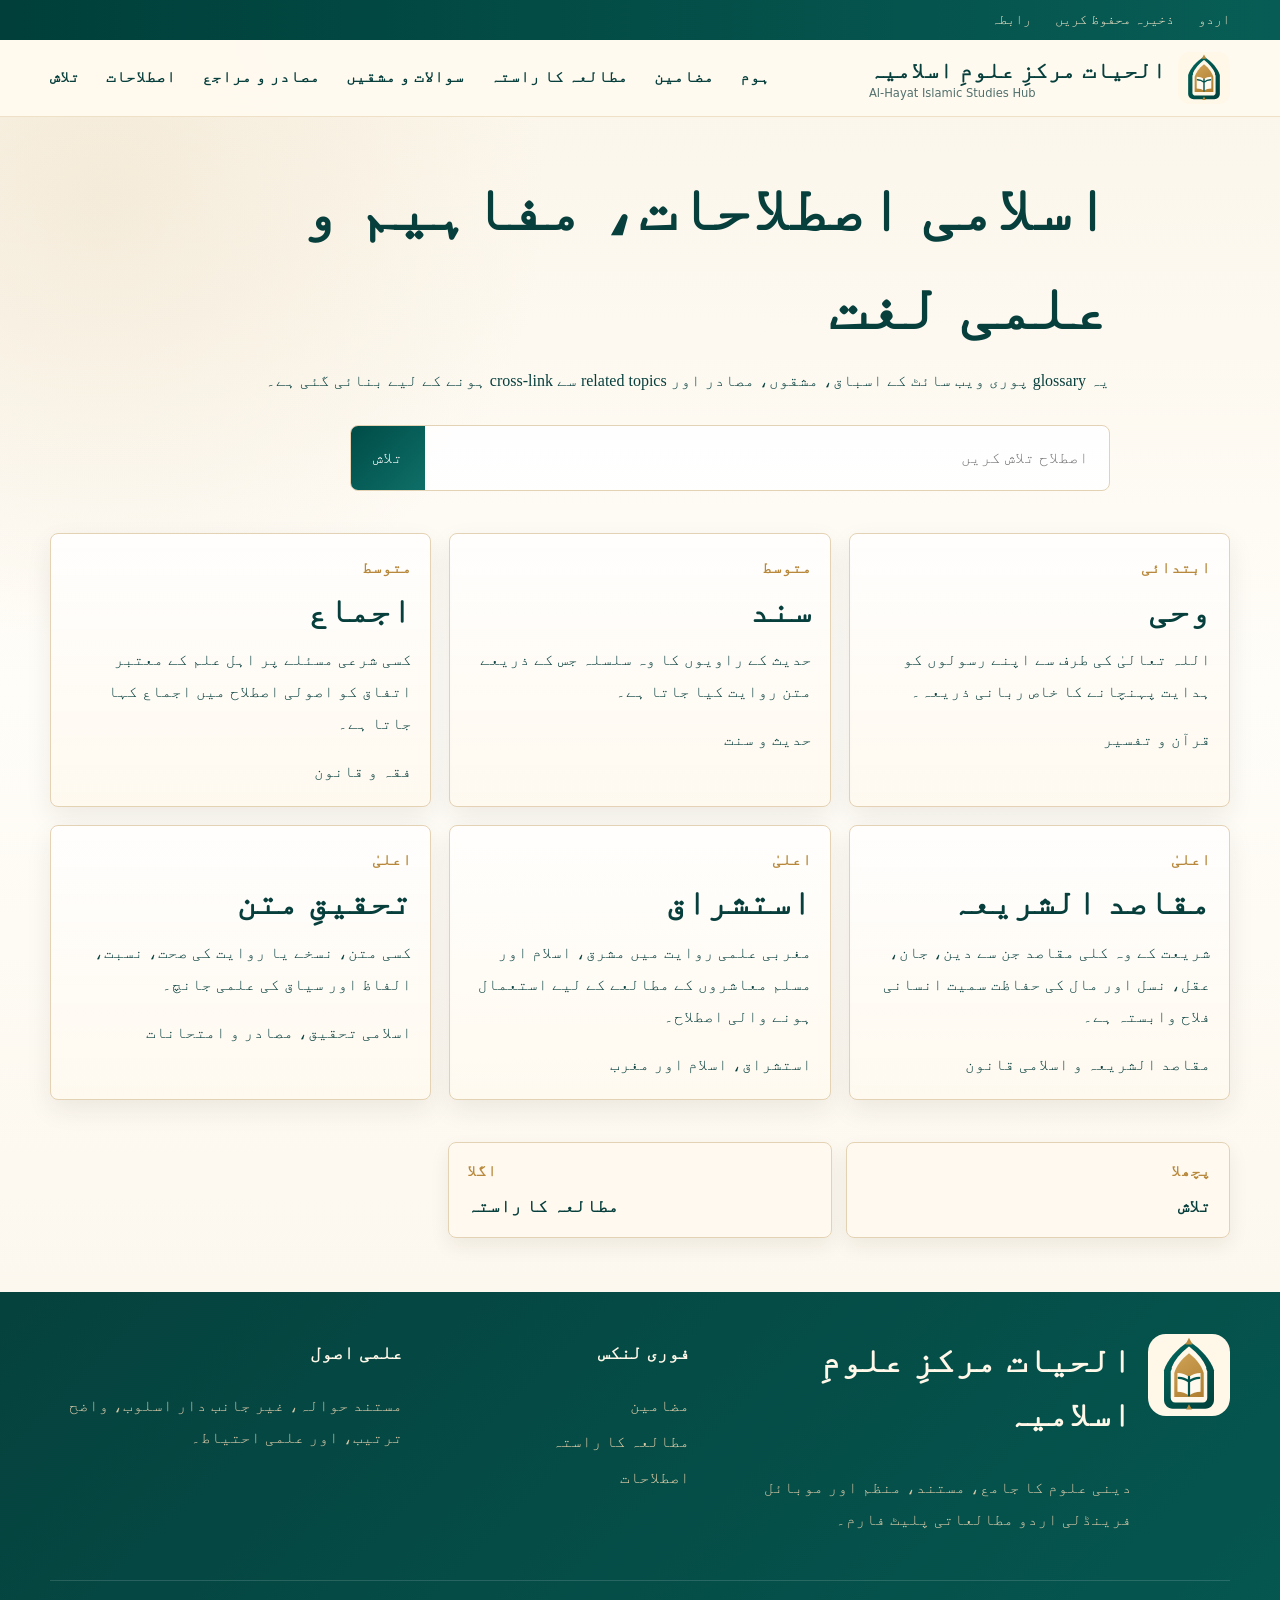
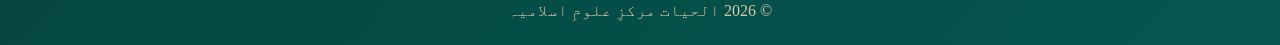
==== glossary/index.html @ dbe944c6 "Initial Al-Hayat Islamic Studies Hub site" ====
<!doctype html>
<html lang="ur" dir="rtl">
<head>
  <meta charset="utf-8">
  <meta name="viewport" content="width=device-width, initial-scale=1">
  <title>اسلامی اصطلاحات | الحیات مرکزِ علومِ اسلامیہ</title>
  <meta name="description" content="اسلامی علوم کی searchable، cross-linked علمی اصطلاحات اور مفاہیم۔">
  <link rel="icon" href="../assets/brand/favicon.svg" type="image/svg+xml">
  <meta property="og:image" content="../assets/brand/social-card.svg">
  <link rel="stylesheet" href="../assets/css/styles.css">
  <script defer src="../data/site-data.js"></script>
  <script defer src="../assets/js/app.js"></script>
</head>
<body data-page="glossary">
  <a class="skip-link" href="#main">اصل مواد پر جائیں</a>
  <div id="app"></div>
</body>
</html>
---- assets/css/styles.css ----
:root {
  --cream: #fbf5e9;
  --paper: #fffaf0;
  --paper-2: #f7ecda;
  --ink: #073f3d;
  --muted: #52706d;
  --emerald: #004c47;
  --teal: #0e6f68;
  --gold: #b8893c;
  --line: #e4d2b4;
  --shadow: 0 16px 40px rgba(41, 29, 12, .12);
  --radius: 8px;
  --urdu-font: "Noto Nastaliq Urdu", "Jameel Noori Nastaleeq", "Noto Naskh Arabic", serif;
  --arabic-font: "Amiri", "Noto Naskh Arabic", serif;
  --latin-font: "Inter", system-ui, sans-serif;
}

* { box-sizing: border-box; }

html {
  direction: rtl;
  scroll-behavior: smooth;
}

body {
  margin: 0;
  color: var(--ink);
  background:
    radial-gradient(circle at 8% 12%, rgba(184, 137, 60, .11), transparent 28rem),
    linear-gradient(180deg, var(--cream), #fffdf8 42%, var(--cream));
  font-family: var(--urdu-font);
  line-height: 2;
}

a { color: inherit; text-decoration: none; }

img { max-width: 100%; display: block; }

button, input {
  font: inherit;
}

.skip-link {
  position: fixed;
  inset-block-start: 8px;
  inset-inline-start: 8px;
  z-index: 20;
  transform: translateY(-130%);
  padding: 8px 14px;
  background: var(--emerald);
  color: white;
  border-radius: var(--radius);
}

.skip-link:focus { transform: none; }

.container {
  width: min(1180px, calc(100% - 32px));
  margin-inline: auto;
}

.top-strip {
  background: linear-gradient(90deg, #003f3a, #075d55);
  color: #efe2c7;
  font-size: .86rem;
}

.strip-inner {
  display: flex;
  gap: 24px;
  justify-content: flex-start;
  padding-block: 6px;
}

.site-header {
  position: sticky;
  inset-block-start: 0;
  z-index: 10;
  background: rgba(255, 250, 240, .94);
  backdrop-filter: blur(14px);
  border-block-end: 1px solid rgba(184, 137, 60, .22);
}

.nav-bar {
  min-height: 76px;
  display: flex;
  align-items: center;
  justify-content: space-between;
  gap: 28px;
}

.brand {
  display: inline-flex;
  align-items: center;
  gap: 12px;
  min-width: max-content;
}

.brand strong {
  display: block;
  font-size: 1.42rem;
  line-height: 1.4;
}

.brand small {
  display: block;
  font-family: var(--latin-font);
  direction: ltr;
  color: var(--muted);
  font-size: .72rem;
  line-height: 1.1;
}

.brand-mark,
.card-icon {
  display: grid;
  place-items: center;
  color: var(--gold);
}

.brand-mark {
  width: 52px;
  height: 52px;
  border: 0;
  border-radius: 50%;
  background: transparent;
}

.brand-mark img {
  width: 100%;
  height: 100%;
}

.icon {
  width: 1.35em;
  height: 1.35em;
  fill: none;
  stroke: currentColor;
  stroke-width: 1.8;
  stroke-linecap: round;
  stroke-linejoin: round;
}

.nav-links {
  display: flex;
  align-items: center;
  justify-content: flex-end;
  gap: 26px;
  font-weight: 700;
}

.nav-links a {
  padding-block: 8px;
  border-block-end: 2px solid transparent;
}

.nav-links a:hover,
.nav-links a:focus-visible {
  color: var(--teal);
  border-color: var(--gold);
}

.menu-toggle {
  display: none;
  border: 1px solid var(--line);
  background: white;
  color: var(--ink);
  border-radius: var(--radius);
  padding: 7px 14px;
}

.hero {
  min-height: 560px;
  display: grid;
  align-items: center;
  position: relative;
  overflow: hidden;
  background:
    linear-gradient(90deg, rgba(251,245,233,.18), rgba(251,245,233,.72) 20%, rgba(251,245,233,.96) 55%, rgba(251,245,233,.86)),
    var(--hero-image) center / cover no-repeat;
  border-block-end: 1px solid rgba(184, 137, 60, .26);
}

.hero::after,
.subject-hero::after {
  content: "";
  position: absolute;
  inset: 0;
  pointer-events: none;
  background-image:
    linear-gradient(30deg, rgba(184,137,60,.08) 12%, transparent 12.5%, transparent 87%, rgba(184,137,60,.08) 87.5%),
    linear-gradient(150deg, rgba(184,137,60,.08) 12%, transparent 12.5%, transparent 87%, rgba(184,137,60,.08) 87.5%);
  background-size: 38px 66px;
  opacity: .22;
}

.hero-inner {
  position: relative;
  z-index: 1;
  max-width: 900px;
  text-align: center;
  padding-block: 76px;
}

.hero-title-lockup {
  position: relative;
  width: min(820px, 100%);
  margin-inline: auto;
  padding: 18px 24px 8px;
}

.hero-title-lockup::before {
  content: "";
  position: absolute;
  inset-inline: 11%;
  inset-block-start: 0;
  height: 74px;
  border-block-start: 2px solid rgba(184,137,60,.42);
  border-radius: 50% 50% 0 0;
  pointer-events: none;
}

.hero-title-lockup::after {
  content: "";
  position: absolute;
  inset-inline: 22%;
  inset-block-start: 26px;
  height: 1px;
  background: linear-gradient(90deg, transparent, rgba(184,137,60,.58), transparent);
  pointer-events: none;
}

.hero-ornament {
  display: block;
  width: 34px;
  height: 34px;
  margin: 0 auto 4px;
  transform: rotate(45deg);
  border: 2px solid rgba(184,137,60,.55);
  border-radius: 8px;
  background: rgba(255,248,235,.68);
}

.hero-side {
  position: absolute;
  z-index: 1;
  display: grid;
  place-items: center;
  width: 132px;
  height: 132px;
  border: 1px solid rgba(184,137,60,.42);
  border-radius: 50%;
  color: var(--gold);
  background: rgba(255,250,240,.74);
  box-shadow: 0 18px 50px rgba(37, 27, 12, .12);
}

.hero-side .icon {
  width: 4.8rem;
  height: 4.8rem;
}

.hero-side-right {
  inset-inline-start: clamp(24px, 5vw, 86px);
  inset-block-start: 112px;
}

.hero-side-left {
  inset-inline-end: clamp(24px, 6vw, 110px);
  inset-block-end: 72px;
}

.eyebrow {
  color: var(--gold);
  font-weight: 800;
  margin: 0 0 8px;
}

h1, h2, h3, p {
  margin-block-start: 0;
}

h1 {
  font-size: clamp(2.35rem, 6vw, 5.2rem);
  line-height: 1.55;
  margin-block-end: 8px;
  letter-spacing: 0;
}

h2 {
  font-size: clamp(1.5rem, 3vw, 2.2rem);
  line-height: 1.55;
  letter-spacing: 0;
}

.hero p {
  color: #244f4b;
  font-size: 1.22rem;
  max-width: 720px;
  margin-inline: auto;
}

.hero .eyebrow {
  font-family: var(--latin-font);
  direction: ltr;
  color: #8b692e;
  letter-spacing: 0;
}

.hero h1 {
  color: #003f3a;
  text-shadow: 0 2px 0 rgba(255,255,255,.85), 0 18px 42px rgba(49,35,11,.16);
}

.hero-tagline {
  font-size: clamp(1.25rem, 2.2vw, 1.8rem);
  color: #075d55;
  font-weight: 800;
  margin-block-end: 4px;
}

.hero-description {
  color: #335d58;
  font-size: 1.08rem;
}

.hero-search,
.inline-search {
  display: grid;
  grid-template-columns: 1fr auto;
  margin: 28px auto 14px;
  max-width: 760px;
  border: 1px solid var(--line);
  background: rgba(255,255,255,.9);
  border-radius: var(--radius);
  box-shadow: var(--shadow);
  overflow: hidden;
}

.hero-search input,
.inline-search input {
  min-width: 0;
  border: 0;
  background: transparent;
  padding: 16px 20px;
  color: var(--ink);
}

.hero-search button,
.inline-search button,
.primary-button {
  display: inline-flex;
  align-items: center;
  justify-content: center;
  gap: 8px;
  border: 0;
  background: linear-gradient(135deg, var(--emerald), var(--teal));
  color: white;
  padding: 12px 22px;
  cursor: pointer;
}

.quick-tags {
  display: flex;
  gap: 10px;
  justify-content: center;
  flex-wrap: wrap;
  color: var(--muted);
}

.hero-badges {
  display: flex;
  justify-content: center;
  flex-wrap: wrap;
  gap: 12px;
  margin-block-start: 18px;
}

.hero-badges span,
.subject-chip-row span {
  display: inline-flex;
  align-items: center;
  gap: 7px;
  border: 1px solid rgba(184,137,60,.38);
  background: rgba(255,255,255,.76);
  border-radius: 999px;
  padding: 5px 14px;
  color: var(--ink);
  box-shadow: 0 8px 18px rgba(37, 27, 12, .06);
}

.hero-badges .icon,
.subject-chip-row .icon {
  color: var(--gold);
}

.quick-tags a,
.term-cloud a,
.path-card a {
  border: 1px solid var(--line);
  background: rgba(255,255,255,.76);
  border-radius: 999px;
  padding: 3px 14px;
}

.section-block,
.feature-row,
.stats,
.newsletter,
.page-head,
.layout-with-map,
.pathway-grid,
.glossary-grid,
.result-list,
.feature-list {
  margin-block: 42px;
}

.section-title {
  display: grid;
  grid-template-columns: 1fr auto 1fr;
  align-items: center;
  gap: 18px;
  margin-block-end: 24px;
  text-align: center;
}

.section-title span {
  height: 1px;
  background: linear-gradient(90deg, transparent, var(--gold), transparent);
}

.subject-grid,
.section-grid,
.topic-grid,
.glossary-grid,
.result-list {
  display: grid;
  grid-template-columns: repeat(4, minmax(0, 1fr));
  gap: 18px;
}

.subject-card,
.section-card,
.topic-card,
.gloss-card,
.result-card,
.qa-card,
.feature-panel,
.path-card {
  border: 1px solid var(--line);
  border-radius: var(--radius);
  background:
    linear-gradient(180deg, rgba(255,255,255,.84), rgba(255,250,240,.88)),
    var(--paper);
  box-shadow: 0 10px 26px rgba(37, 27, 12, .08);
}

.subject-card {
  min-height: 236px;
  padding: 22px;
  display: grid;
  align-content: start;
  gap: 10px;
  position: relative;
  transition: transform .2s ease, box-shadow .2s ease;
}

.subject-card:hover,
.section-card:hover,
.topic-card:hover,
.result-card:hover {
  transform: translateY(-3px);
  box-shadow: var(--shadow);
}

.number {
  position: absolute;
  inset-block-start: 14px;
  inset-inline-start: 14px;
  width: 28px;
  height: 28px;
  display: grid;
  place-items: center;
  border-radius: 50%;
  background: var(--emerald);
  color: white;
  font-family: var(--latin-font);
  font-weight: 800;
}

.card-icon {
  width: 86px;
  height: 86px;
  border: 2px solid rgba(184,137,60,.45);
  border-radius: 50%;
  color: var(--accent, var(--emerald));
  background: #fff8eb;
}

.card-icon .icon { width: 2.7rem; height: 2.7rem; }

.subject-card strong,
.section-card strong,
.topic-card strong,
.result-card strong {
  font-size: 1.32rem;
  line-height: 1.7;
}

.subject-card small,
.section-card small,
.topic-card small,
.result-card small,
.feature-panel small {
  color: var(--muted);
}

.subject-card em {
  align-self: end;
  justify-self: start;
  font-style: normal;
  margin-block-start: 8px;
  border: 1px solid var(--line);
  border-radius: 999px;
  padding: 3px 14px;
}

.feature-row {
  display: grid;
  grid-template-columns: repeat(3, minmax(0, 1fr));
  gap: 18px;
}

.premium-home {
  display: grid;
  grid-template-columns: minmax(0, 1.1fr) minmax(360px, .9fr);
  gap: 18px;
  margin-block: 42px;
}

.selected-lesson,
.start-guide,
.knowledge-strip {
  border: 1px solid var(--line);
  border-radius: var(--radius);
  background:
    linear-gradient(180deg, rgba(255,255,255,.9), rgba(255,250,240,.92)),
    var(--paper);
  box-shadow: 0 10px 26px rgba(37, 27, 12, .08);
}

.selected-lesson {
  position: relative;
  overflow: hidden;
  display: grid;
  grid-template-columns: 1fr 180px;
  gap: 18px;
  padding: 28px;
}

.selected-lesson::before {
  content: "";
  position: absolute;
  inset-inline-start: 0;
  inset-block: 0;
  width: 7px;
  background: linear-gradient(180deg, var(--accent, var(--teal)), var(--gold));
}

.selected-lesson .primary-button {
  margin-block-start: 18px;
  width: max-content;
}

.selected-lesson-art {
  align-self: center;
  justify-self: center;
  width: 150px;
  height: 150px;
  display: grid;
  place-items: center;
  border-radius: 50%;
  color: var(--accent, var(--teal));
  background:
    radial-gradient(circle, rgba(255,255,255,.95), rgba(184,137,60,.15)),
    #fff8eb;
  border: 1px solid rgba(184,137,60,.36);
}

.selected-lesson-art .icon {
  width: 5rem;
  height: 5rem;
}

.start-guide {
  padding: 24px;
}

.guide-steps {
  display: grid;
  gap: 10px;
}

.guide-steps a {
  display: grid;
  grid-template-columns: 34px 1fr;
  gap: 8px 12px;
  align-items: center;
  border: 1px solid var(--line);
  border-radius: var(--radius);
  padding: 10px 12px;
  background: rgba(255,255,255,.64);
}

.guide-steps span {
  grid-row: span 2;
  width: 34px;
  height: 34px;
  display: grid;
  place-items: center;
  border-radius: 50%;
  background: var(--emerald);
  color: white;
  font-family: var(--latin-font);
  font-weight: 800;
}

.guide-steps small {
  color: var(--muted);
}

.knowledge-strip {
  padding: 22px;
  margin-block: 24px;
}

.strip-title {
  display: flex;
  align-items: center;
  justify-content: space-between;
  gap: 14px;
  margin-block-end: 16px;
}

.strip-title a {
  border: 1px solid var(--line);
  border-radius: 999px;
  padding: 4px 14px;
  background: rgba(255,255,255,.7);
}

.term-showcase,
.chapter-showcase {
  display: grid;
  grid-template-columns: repeat(3, minmax(0, 1fr));
  gap: 12px;
}

.term-showcase a,
.chapter-showcase a {
  min-height: 122px;
  display: grid;
  align-content: start;
  gap: 4px;
  border: 1px solid var(--line);
  border-radius: var(--radius);
  padding: 14px;
  background: rgba(255,255,255,.66);
}

.term-showcase span {
  color: var(--gold);
  font-weight: 800;
}

.term-showcase small,
.chapter-showcase small {
  color: var(--muted);
}

.chapter-showcase a {
  grid-template-columns: 56px 1fr;
  align-items: center;
}

.chapter-showcase .button-icon {
  grid-row: span 2;
}

.feature-panel {
  min-height: 150px;
  display: grid;
  grid-template-columns: 120px 1fr;
  align-items: center;
  gap: 18px;
  padding: 18px;
  overflow: hidden;
}

.feature-panel img {
  width: 120px;
  height: 100px;
  object-fit: cover;
  border-radius: 6px;
}

.feature-panel strong {
  display: block;
  font-size: 1.45rem;
}

.panel-art {
  width: 88px;
  height: 88px;
  display: grid;
  place-items: center;
  color: var(--gold);
  background: rgba(184,137,60,.1);
  border-radius: 50%;
}

.panel-art .icon { width: 3rem; height: 3rem; }

.stats {
  display: grid;
  grid-template-columns: repeat(4, minmax(0, 1fr));
  border: 1px solid var(--line);
  border-radius: var(--radius);
  background: rgba(255,250,240,.82);
}

.stats div {
  padding: 18px;
  text-align: center;
  border-inline-start: 1px solid var(--line);
}

.stats div:last-child { border-inline-start: 0; }

.stats strong {
  display: block;
  font-family: var(--latin-font);
  direction: ltr;
  font-size: 1.55rem;
  color: var(--teal);
}

.newsletter {
  display: grid;
  grid-template-columns: 1fr minmax(280px, 460px);
  gap: 24px;
  align-items: center;
  padding: 24px;
  background:
    linear-gradient(135deg, rgba(0,76,71,.96), rgba(9,104,94,.96));
  color: white;
  border-radius: var(--radius);
}

.newsletter p { color: #e7d9bd; }

.newsletter form {
  display: grid;
  grid-template-columns: 1fr auto;
  border: 1px solid rgba(255,255,255,.24);
  border-radius: var(--radius);
  overflow: hidden;
}

.newsletter input {
  min-width: 0;
  border: 0;
  background: rgba(255,255,255,.08);
  color: white;
  padding: 12px 16px;
}

.newsletter button {
  border: 0;
  background: var(--gold);
  color: white;
  padding-inline: 18px;
}

.subject-hero,
.lesson-hero,
.section-masthead {
  position: relative;
  overflow: hidden;
  background:
    linear-gradient(135deg, rgba(255,250,240,.96), rgba(246,233,210,.9)),
    radial-gradient(circle at 20% 20%, color-mix(in srgb, var(--accent, var(--teal)) 18%, transparent), transparent 30rem);
  border-block-end: 1px solid var(--line);
}

.subject-hero-grid {
  display: grid;
  grid-template-columns: 1fr 360px;
  gap: 42px;
  align-items: center;
  min-height: 360px;
  padding-block: 46px;
}

.section-masthead-grid,
.lesson-hero-grid {
  display: grid;
  grid-template-columns: 1fr 220px;
  gap: 34px;
  align-items: center;
  min-height: 260px;
  padding-block: 38px;
}

.subject-hero h1,
.page-head h1,
.lesson-hero h1 {
  font-size: clamp(2rem, 5vw, 4rem);
}

.subject-visual {
  border: 1px solid var(--line);
  border-radius: var(--radius);
  overflow: hidden;
  background: white;
  box-shadow: var(--shadow);
}

.subject-visual-top {
  display: flex;
  align-items: center;
  gap: 10px;
  padding: 12px 14px;
  background: linear-gradient(135deg, var(--emerald), var(--teal));
  color: white;
}

.subject-visual-top span {
  display: grid;
  place-items: center;
  width: 34px;
  height: 34px;
  border-radius: 50%;
  background: rgba(255,255,255,.12);
  color: var(--gold);
}

.subject-visual img {
  aspect-ratio: 4 / 3;
  object-fit: cover;
}

.subject-visual > .icon {
  width: 100%;
  height: 260px;
  padding: 80px;
  color: var(--accent);
}

.subject-icon-stage {
  min-height: 240px;
  display: grid;
  place-items: center;
  background:
    radial-gradient(circle, color-mix(in srgb, var(--accent, var(--teal)) 14%, transparent), transparent 58%),
    #fff8eb;
}

.subject-icon-stage .icon {
  width: 8rem;
  height: 8rem;
  color: var(--accent);
}

.subject-chip-row {
  display: flex;
  flex-wrap: wrap;
  gap: 10px;
  margin-block: 16px;
}

.masthead-emblem {
  width: 180px;
  height: 180px;
  justify-self: center;
  display: grid;
  place-items: center;
  border: 2px solid rgba(184,137,60,.44);
  border-radius: 50%;
  color: var(--accent, var(--teal));
  background:
    radial-gradient(circle, rgba(255,255,255,.92), rgba(255,248,235,.78)),
    linear-gradient(135deg, rgba(184,137,60,.12), transparent);
  box-shadow: var(--shadow);
}

.masthead-emblem .icon {
  width: 5.6rem;
  height: 5.6rem;
}

.lesson-emblem {
  width: 150px;
  height: 150px;
}

.breadcrumbs {
  display: flex;
  flex-wrap: wrap;
  gap: 8px;
  color: var(--muted);
  margin-block-end: 12px;
}

.breadcrumbs > *::after {
  content: "←";
  margin-inline: 8px 0;
  color: var(--gold);
}

.breadcrumbs > *:last-child::after { content: ""; }

.hero-actions,
.toolbar,
.prev-next {
  display: flex;
  gap: 14px;
  align-items: center;
  flex-wrap: wrap;
}

.secondary-button,
.ghost-button,
.drawer-button {
  display: inline-flex;
  align-items: center;
  justify-content: center;
  border: 1px solid var(--line);
  background: rgba(255,255,255,.75);
  color: var(--ink);
  border-radius: var(--radius);
  padding: 10px 18px;
}

.layout-with-map {
  display: grid;
  grid-template-columns: 300px 1fr;
  gap: 26px;
  align-items: start;
}

.lesson-map {
  position: sticky;
  inset-block-start: 106px;
  border: 1px solid var(--line);
  border-radius: var(--radius);
  background: rgba(255,250,240,.94);
  padding: 12px;
  box-shadow: 0 10px 26px rgba(37, 27, 12, .08);
}

.lesson-map h2 {
  background: linear-gradient(135deg, var(--emerald), var(--teal));
  color: white;
  font-size: 1.25rem;
  padding: 12px;
  border-radius: 6px;
  margin-block-end: 8px;
}

.lesson-map a {
  display: grid;
  grid-template-columns: 32px 1fr;
  gap: 8px;
  align-items: center;
  padding: 9px 6px;
  border-block-end: 1px dashed var(--line);
}

.lesson-map a.has-icon {
  grid-template-columns: 32px 24px 1fr;
}

.lesson-map a .mini-icon {
  color: var(--gold);
  width: 1.15rem;
  height: 1.15rem;
}

.lesson-map span,
.section-card span,
.topic-card span {
  width: 28px;
  height: 28px;
  display: grid;
  place-items: center;
  border: 1px solid var(--gold);
  color: var(--teal);
  border-radius: 50%;
  font-family: var(--latin-font);
  font-weight: 800;
}

.section-card,
.topic-card {
  padding: 18px;
  min-height: 142px;
  display: grid;
  gap: 8px;
}

.button-icon {
  width: 52px;
  height: 52px;
  display: grid;
  place-items: center;
  border-radius: 50%;
  color: var(--accent, var(--teal));
  background: rgba(184,137,60,.1);
  border: 1px solid rgba(184,137,60,.3);
  font-style: normal;
}

.button-icon .icon {
  width: 2rem;
  height: 2rem;
}

.topic-grid { grid-template-columns: repeat(3, minmax(0, 1fr)); }

.page-head {
  max-width: 940px;
}

.drawer-button { display: none; }

.callout,
.practice-panel-large {
  margin-block-start: 22px;
  padding: 22px;
  border: 1px solid rgba(184,137,60,.45);
  border-radius: var(--radius);
  background: linear-gradient(135deg, rgba(184,137,60,.12), rgba(14,111,104,.08));
}

.lesson-hero {
  padding-block: 46px;
}

.lesson-layout {
  grid-template-columns: 290px minmax(0, 1fr);
}

.lesson-article {
  display: grid;
  gap: 18px;
}

.qa-card {
  padding: 22px;
}

.qa-card h2,
.practice-panel-large h2 {
  margin-block-end: 8px;
}

.key-list {
  display: grid;
  gap: 8px;
  padding-inline-start: 0;
  list-style-position: inside;
}

details {
  border: 1px solid var(--line);
  border-radius: var(--radius);
  background: rgba(255,255,255,.55);
  margin-block: 8px;
  padding: 8px 12px;
}

summary {
  cursor: pointer;
  font-weight: 800;
}

.term-cloud {
  display: flex;
  gap: 10px;
  flex-wrap: wrap;
}

.source-list {
  margin: 0;
  padding-inline-start: 22px;
}

.prev-next {
  justify-content: space-between;
}

.prev-next a {
  border: 1px solid var(--line);
  background: white;
  border-radius: var(--radius);
  padding: 10px 18px;
}

.page-nav {
  display: grid;
  grid-template-columns: repeat(3, minmax(0, 1fr));
  gap: 14px;
  margin-block: 28px 8px;
}

.page-nav a {
  min-height: 82px;
  display: grid;
  align-content: center;
  gap: 2px;
  border: 1px solid var(--line);
  border-radius: var(--radius);
  padding: 12px 18px;
  background: rgba(255,250,240,.88);
  box-shadow: 0 8px 20px rgba(37, 27, 12, .07);
}

.page-nav span {
  color: var(--gold);
  font-weight: 800;
}

.page-nav strong {
  font-size: 1.12rem;
}

.page-nav .prev {
  text-align: right;
}

.page-nav .up {
  text-align: center;
}

.page-nav .next {
  text-align: left;
}

.inline-search {
  margin-inline: 0;
  box-shadow: none;
}

.result-list {
  grid-template-columns: repeat(2, minmax(0, 1fr));
}

.result-card,
.gloss-card,
.path-card {
  padding: 18px;
}

.result-card span,
.gloss-card span {
  color: var(--gold);
  font-weight: 800;
}

.glossary-grid,
.pathway-grid {
  display: grid;
  grid-template-columns: repeat(3, minmax(0, 1fr));
  gap: 18px;
}

.gloss-card h2 {
  margin-block-end: 6px;
}

.path-card div {
  display: flex;
  flex-wrap: wrap;
  gap: 8px;
}

.feature-list {
  display: grid;
  grid-template-columns: repeat(3, minmax(0, 1fr));
  gap: 18px;
}

.mobile-map {
  position: fixed;
  inset: 0;
  z-index: 30;
  background: rgba(0,30,28,.45);
}

.mobile-map-panel {
  width: min(360px, 88vw);
  height: 100%;
  margin-inline-start: auto;
  background: var(--paper);
  padding: 18px;
  overflow: auto;
  box-shadow: -20px 0 40px rgba(0,0,0,.2);
}

.mobile-map-panel button {
  border: 1px solid var(--line);
  background: white;
  border-radius: var(--radius);
  padding: 8px 14px;
}

.mobile-map-panel a {
  display: grid;
  grid-template-columns: 30px 1fr;
  gap: 8px;
  padding: 10px 0;
  border-block-end: 1px solid var(--line);
}

.mobile-map-panel span {
  color: var(--gold);
  font-family: var(--latin-font);
}

.site-footer {
  margin-block-start: 54px;
  background:
    linear-gradient(135deg, rgba(0,62,58,.98), rgba(0,84,77,.98));
  color: #fff7e8;
  padding-block: 42px 18px;
}

.footer-grid {
  display: grid;
  grid-template-columns: 2fr 1fr 1.4fr;
  gap: 36px;
}

.footer-brand {
  display: grid;
  grid-template-columns: 82px 1fr;
  gap: 16px;
  align-items: start;
}

.footer-brand img {
  width: 82px;
  height: 82px;
}

.site-footer a {
  display: block;
  color: #e5d1aa;
  margin-block: 4px;
}

.site-footer p {
  color: #d9c9a8;
}

.copyright {
  text-align: center;
  border-block-start: 1px solid rgba(255,255,255,.14);
  margin: 28px auto 0;
  padding-block-start: 14px;
  width: min(1180px, calc(100% - 32px));
}

@media (max-width: 980px) {
  .menu-toggle { display: inline-flex; }
  .nav-links {
    position: absolute;
    inset-inline: 16px;
    inset-block-start: 86px;
    display: none;
    flex-direction: column;
    align-items: stretch;
    background: var(--paper);
    border: 1px solid var(--line);
    border-radius: var(--radius);
    padding: 12px;
    box-shadow: var(--shadow);
  }
  .nav-links.is-open { display: flex; }
  .subject-grid,
  .section-grid {
    grid-template-columns: repeat(2, minmax(0, 1fr));
  }
  .topic-grid,
  .feature-row,
  .premium-home,
  .glossary-grid,
  .pathway-grid,
  .feature-list {
    grid-template-columns: 1fr;
  }
  .term-showcase,
  .chapter-showcase {
    grid-template-columns: repeat(2, minmax(0, 1fr));
  }
  .subject-hero-grid,
  .section-masthead-grid,
  .lesson-hero-grid,
  .layout-with-map,
  .lesson-layout,
  .newsletter {
    grid-template-columns: 1fr;
  }
  .desktop-map { display: none; }
  .drawer-button { display: inline-flex; }
  .subject-visual { max-width: 420px; }
  .masthead-emblem {
    width: 130px;
    height: 130px;
    justify-self: start;
  }
  .masthead-emblem .icon {
    width: 4rem;
    height: 4rem;
  }
  .page-nav {
    grid-template-columns: 1fr;
  }
  .page-nav .next,
  .page-nav .prev,
  .page-nav .up {
    text-align: right;
  }
  .footer-grid { grid-template-columns: 1fr; }
}

@media (max-width: 640px) {
  .container { width: min(100% - 22px, 1180px); }
  .top-strip { display: none; }
  .brand strong { font-size: 1.12rem; }
  .brand-mark { width: 44px; height: 44px; }
  .hero { min-height: 500px; }
  .hero-inner { padding-block: 42px; }
  .hero-title-lockup {
    padding-inline: 6px;
  }
  .hero-title-lockup::before {
    inset-inline: 4%;
    height: 46px;
  }
  .hero-title-lockup::after {
    inset-inline: 14%;
  }
  .hero-ornament {
    width: 24px;
    height: 24px;
  }
  .hero-side {
    width: 78px;
    height: 78px;
    opacity: .78;
  }
  .hero-side .icon {
    width: 3rem;
    height: 3rem;
  }
  .hero-side-right {
    inset-inline-start: 12px;
    inset-block-start: 96px;
  }
  .hero-side-left {
    inset-inline-end: 12px;
    inset-block-end: 38px;
  }
  .hero-badges,
  .subject-chip-row {
    justify-content: center;
  }
  .hero-search,
  .inline-search,
  .newsletter form {
    grid-template-columns: 1fr;
  }
  .subject-grid,
  .section-grid,
  .result-list,
  .stats {
    grid-template-columns: 1fr;
  }
  .stats div {
    border-inline-start: 0;
    border-block-end: 1px solid var(--line);
  }
  .stats div:last-child { border-block-end: 0; }
  .feature-panel {
    grid-template-columns: 90px 1fr;
  }
  .feature-panel img {
    width: 90px;
    height: 78px;
  }
  .subject-card { min-height: 210px; }
  .selected-lesson {
    grid-template-columns: 1fr;
  }
  .selected-lesson-art {
    width: 112px;
    height: 112px;
    justify-self: start;
  }
  .selected-lesson-art .icon {
    width: 3.8rem;
    height: 3.8rem;
  }
  .term-showcase,
  .chapter-showcase {
    grid-template-columns: 1fr;
  }
  .footer-brand {
    grid-template-columns: 62px 1fr;
  }
  .footer-brand img {
    width: 62px;
    height: 62px;
  }
  .prev-next { display: grid; }
}
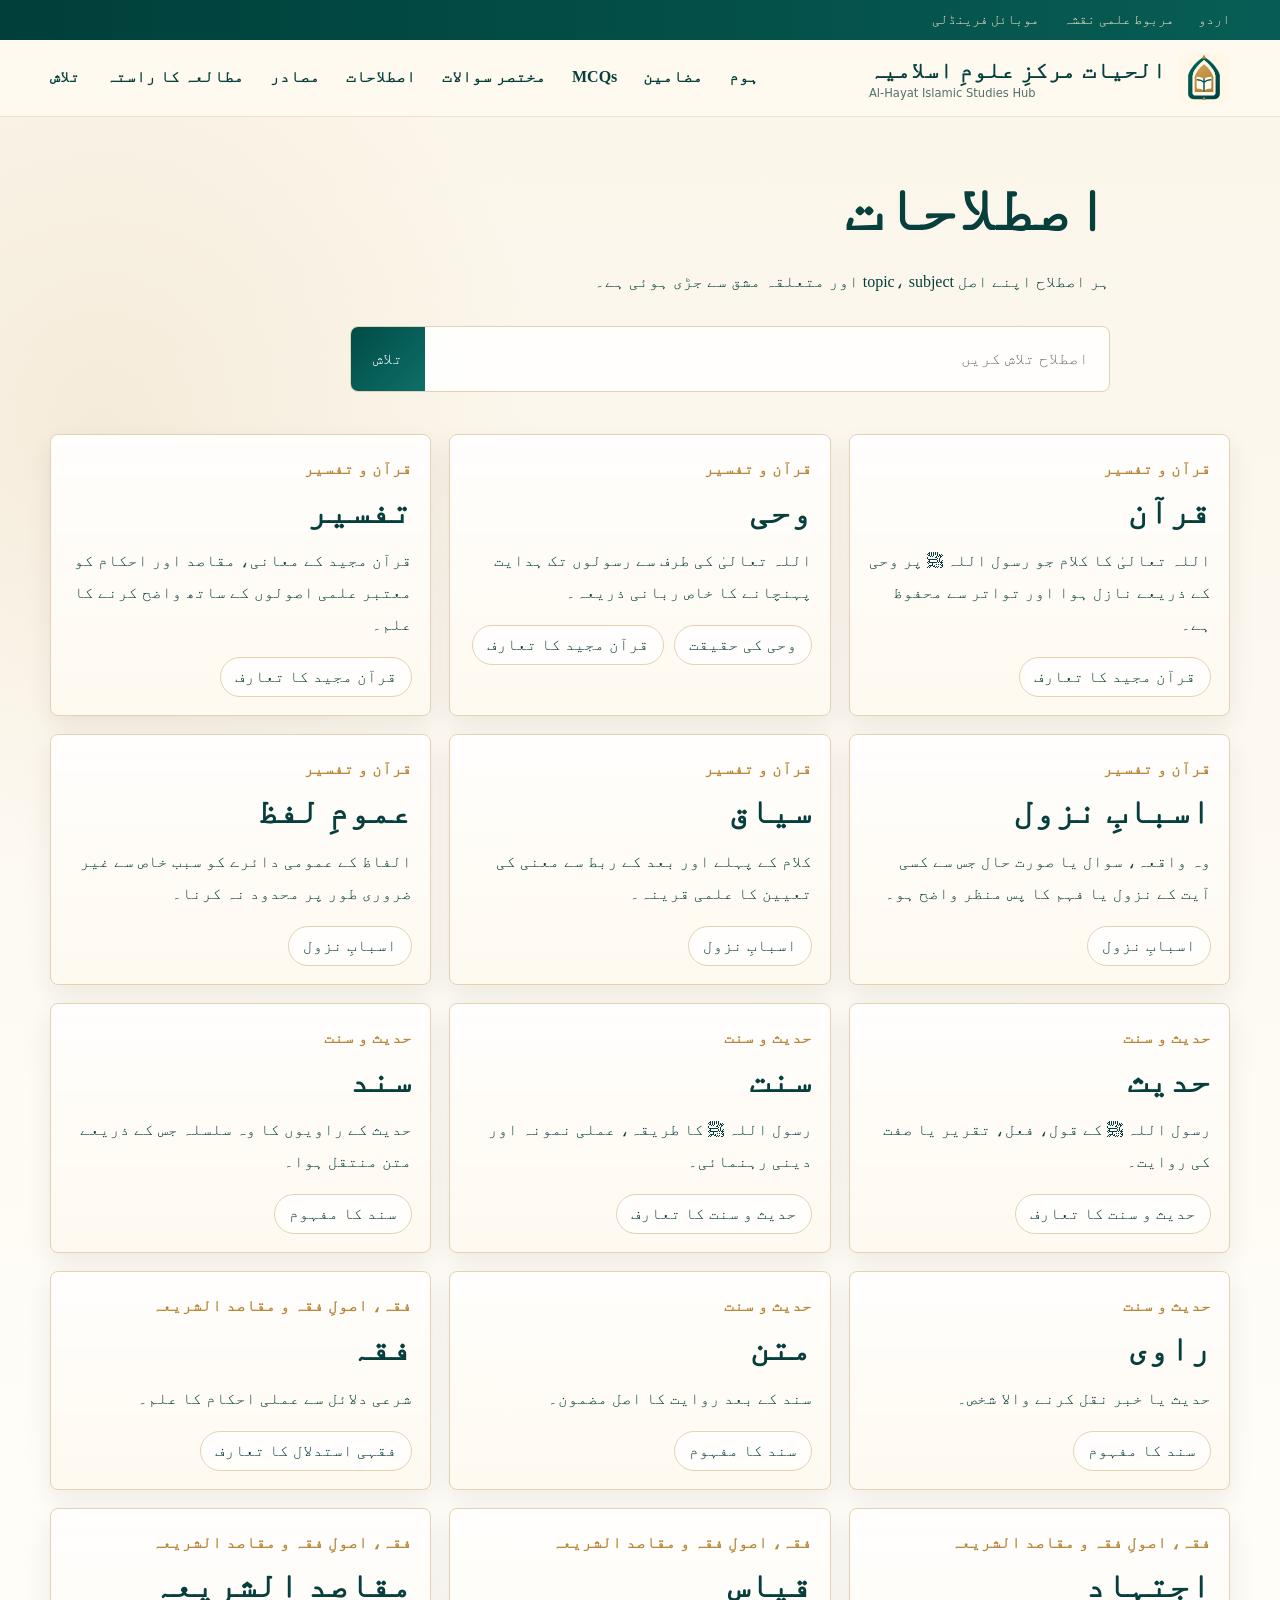
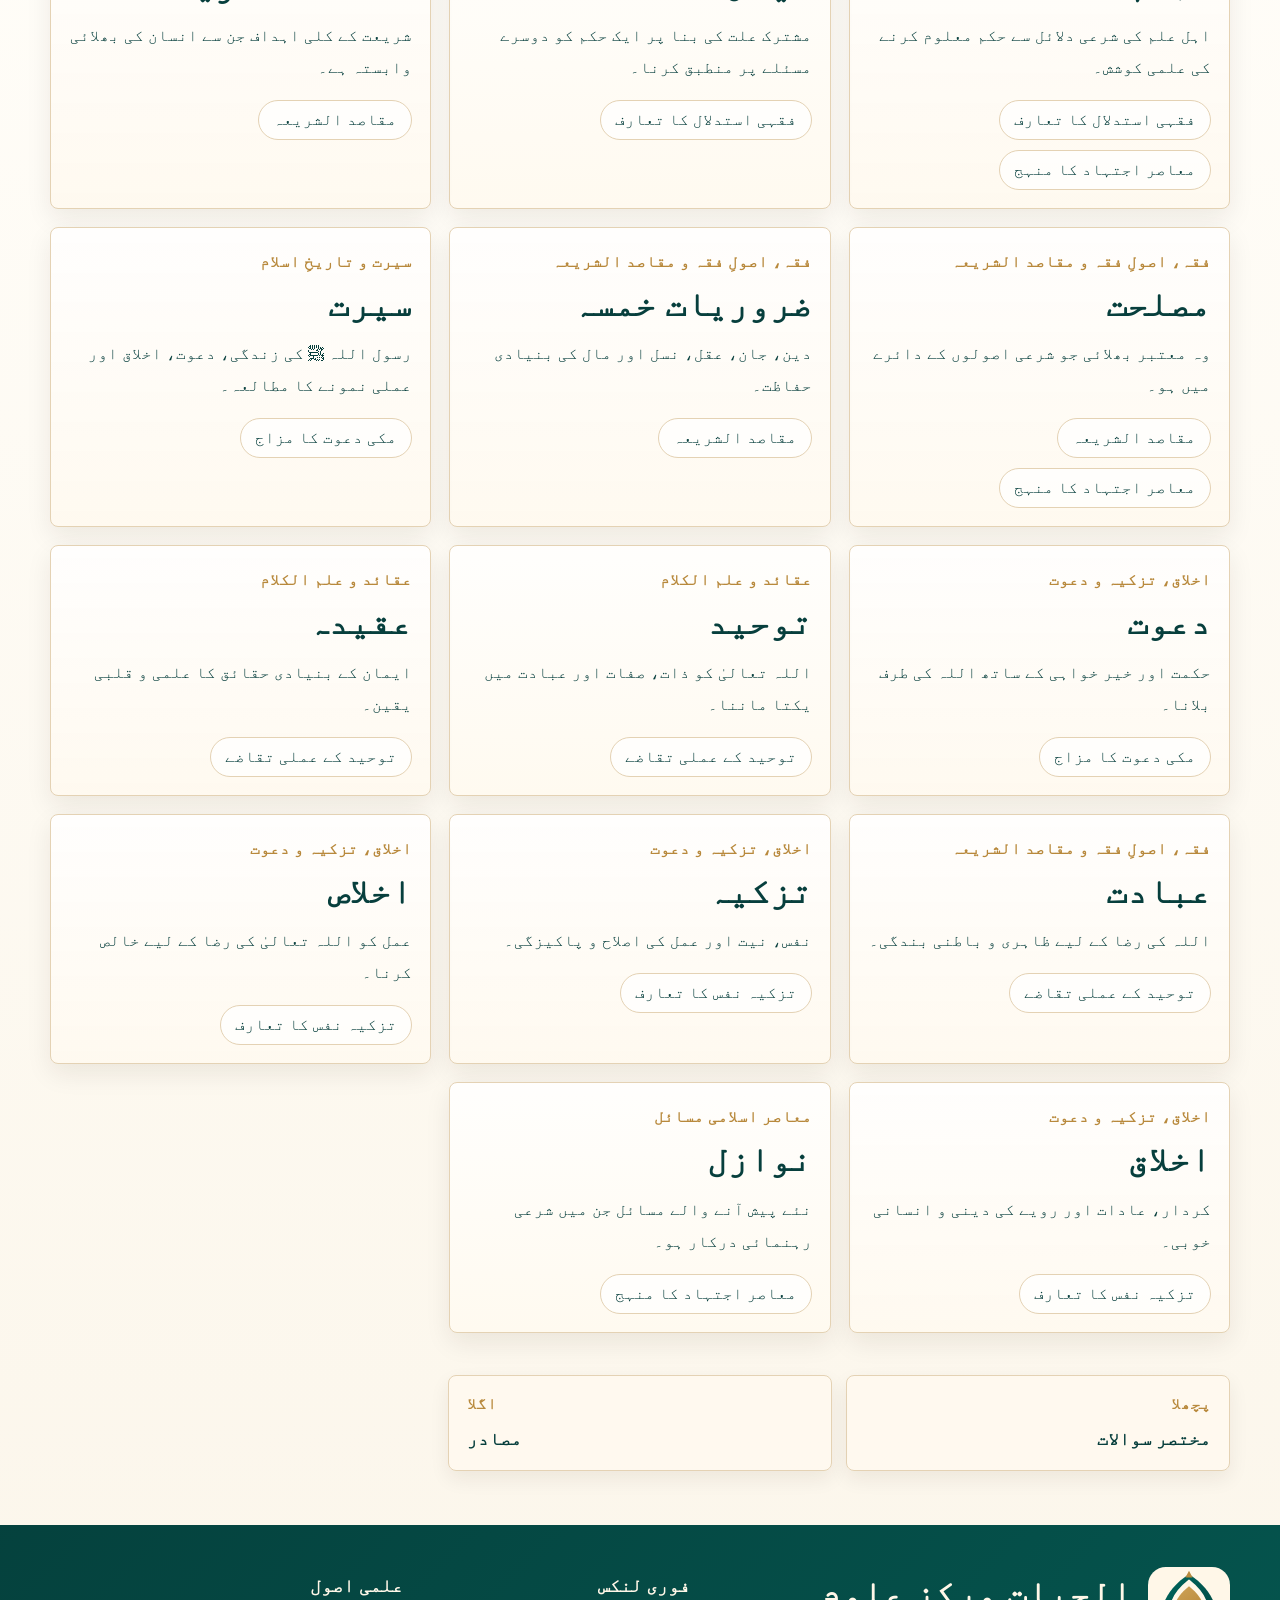
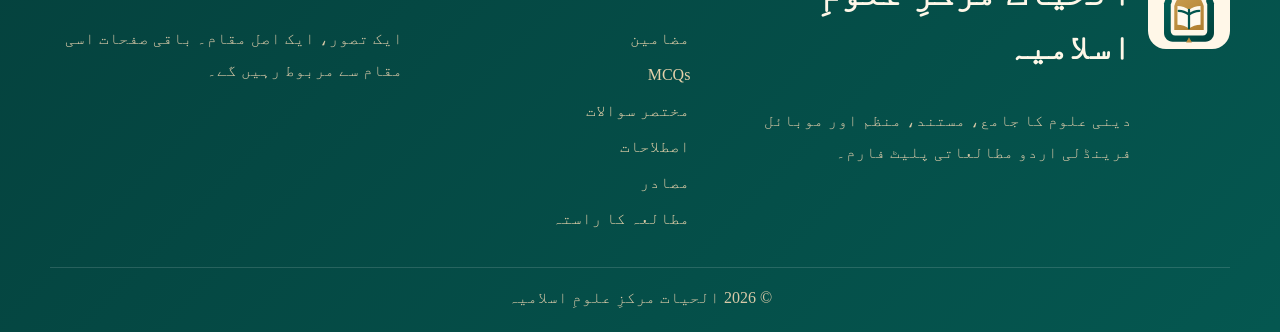
==== commit d157903d: "Refine connected learning architecture" ====
--- a/glossary/index.html
+++ b/glossary/index.html
@@ -1,12 +1,13 @@
-<!doctype html>
+﻿<!doctype html>
 <html lang="ur" dir="rtl">
 <head>
   <meta charset="utf-8">
   <meta name="viewport" content="width=device-width, initial-scale=1">
-  <title>اسلامی اصطلاحات | الحیات مرکزِ علومِ اسلامیہ</title>
-  <meta name="description" content="اسلامی علوم کی searchable، cross-linked علمی اصطلاحات اور مفاہیم۔">
+  <title>اصطلاحات | الحیات مرکزِ علومِ اسلامیہ</title>
+  <meta name="description" content="اسلامی اصطلاحات، مفاہیم اور علمی لغت، متعلقہ اسباق کے ساتھ مربوط۔">
+  <link rel="canonical" href="https://drimranhayat.github.io/alhayat-islamic-studies-hub/glossary/">
   <link rel="icon" href="../assets/brand/favicon.svg" type="image/svg+xml">
-  <meta property="og:image" content="../assets/brand/social-card.svg">
+  <meta property="og:image" content="https://drimranhayat.github.io/alhayat-islamic-studies-hub/assets/brand/social-card.svg">
   <link rel="stylesheet" href="../assets/css/styles.css">
   <script defer src="../data/site-data.js"></script>
   <script defer src="../assets/js/app.js"></script>
--- a/assets/css/styles.css
+++ b/assets/css/styles.css
@@ -1427,3 +1427,121 @@
   }
   .prev-next { display: grid; }
 }
+
+/* Connected architecture refinements */
+.centered { justify-content: center; }
+.support-grid,
+.quiz-list {
+  display: grid;
+  grid-template-columns: repeat(3, minmax(0, 1fr));
+  gap: 18px;
+  margin-block: 42px;
+}
+.support-grid .feature-panel {
+  grid-template-columns: 72px 1fr;
+}
+.support-grid .feature-panel > .icon {
+  width: 3rem;
+  height: 3rem;
+  color: var(--gold);
+  justify-self: center;
+}
+.scope-grid,
+.evidence-grid,
+.linked-panels {
+  display: grid;
+  grid-template-columns: repeat(2, minmax(0, 1fr));
+  gap: 18px;
+}
+.scope-grid article,
+.evidence-grid article,
+.linked-panels article,
+.quick-revision,
+.quiz-card {
+  border: 1px solid var(--line);
+  border-radius: var(--radius);
+  background: linear-gradient(180deg, rgba(255,255,255,.88), rgba(255,250,240,.92));
+  box-shadow: 0 10px 26px rgba(37, 27, 12, .08);
+  padding: 22px;
+}
+.tick-list {
+  margin: 0;
+  padding: 0;
+  list-style: none;
+  display: grid;
+  gap: 8px;
+}
+.tick-list li {
+  position: relative;
+  padding-inline-start: 26px;
+}
+.tick-list li::before {
+  content: "✓";
+  position: absolute;
+  inset-inline-start: 0;
+  color: var(--teal);
+  font-weight: 900;
+}
+.concept-route {
+  display: flex;
+  flex-wrap: wrap;
+  gap: 10px;
+}
+.concept-route span {
+  border: 1px solid var(--line);
+  border-radius: 999px;
+  background: rgba(255,255,255,.72);
+  padding: 6px 14px;
+  color: var(--ink);
+}
+.definition-box,
+.quick-revision {
+  border-inline-start: 6px solid var(--gold);
+  background: rgba(184,137,60,.1);
+  padding: 16px 18px;
+  border-radius: var(--radius);
+}
+.quiz-list {
+  grid-template-columns: repeat(2, minmax(0, 1fr));
+}
+.quiz-card h2 {
+  font-size: 1.28rem;
+}
+.quiz-meta {
+  display: inline-block;
+  color: var(--gold);
+  font-weight: 800;
+  margin-block-end: 8px;
+}
+.option-list {
+  display: grid;
+  gap: 8px;
+  padding-inline-start: 0;
+  list-style-position: inside;
+}
+.option-list li {
+  border: 1px solid var(--line);
+  border-radius: var(--radius);
+  background: rgba(255,255,255,.7);
+  padding: 8px 12px;
+}
+.answer-panel {
+  margin-block-start: 14px;
+  border: 1px solid rgba(14,111,104,.28);
+  border-radius: var(--radius);
+  background: rgba(14,111,104,.07);
+  padding: 14px;
+}
+.answer-panel[hidden] { display: none; }
+.topic-page .qa-card,
+.topic-page .quick-revision,
+.topic-page .scope-grid,
+.topic-page .evidence-grid,
+.topic-page .linked-panels { scroll-margin-top: 110px; }
+@media (max-width: 980px) {
+  .support-grid,
+  .quiz-list,
+  .scope-grid,
+  .evidence-grid,
+  .linked-panels { grid-template-columns: 1fr; }
+}
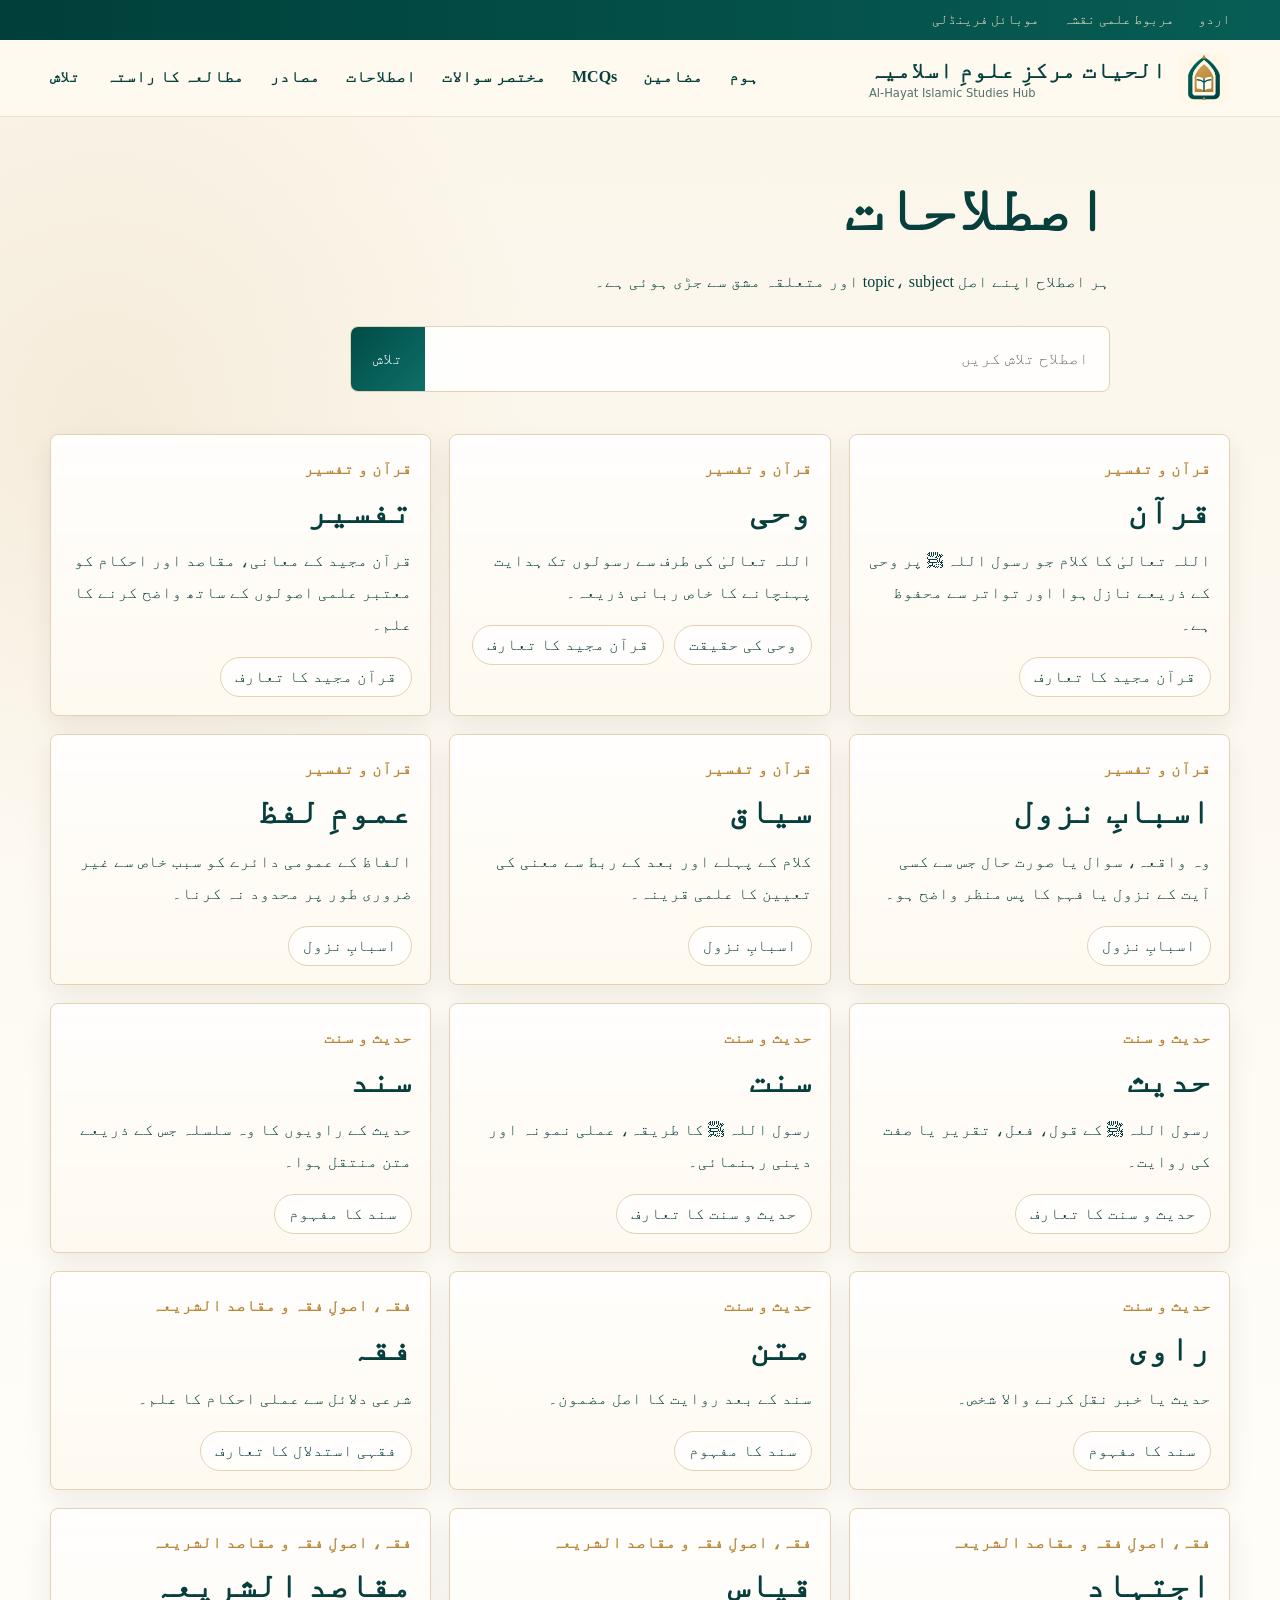
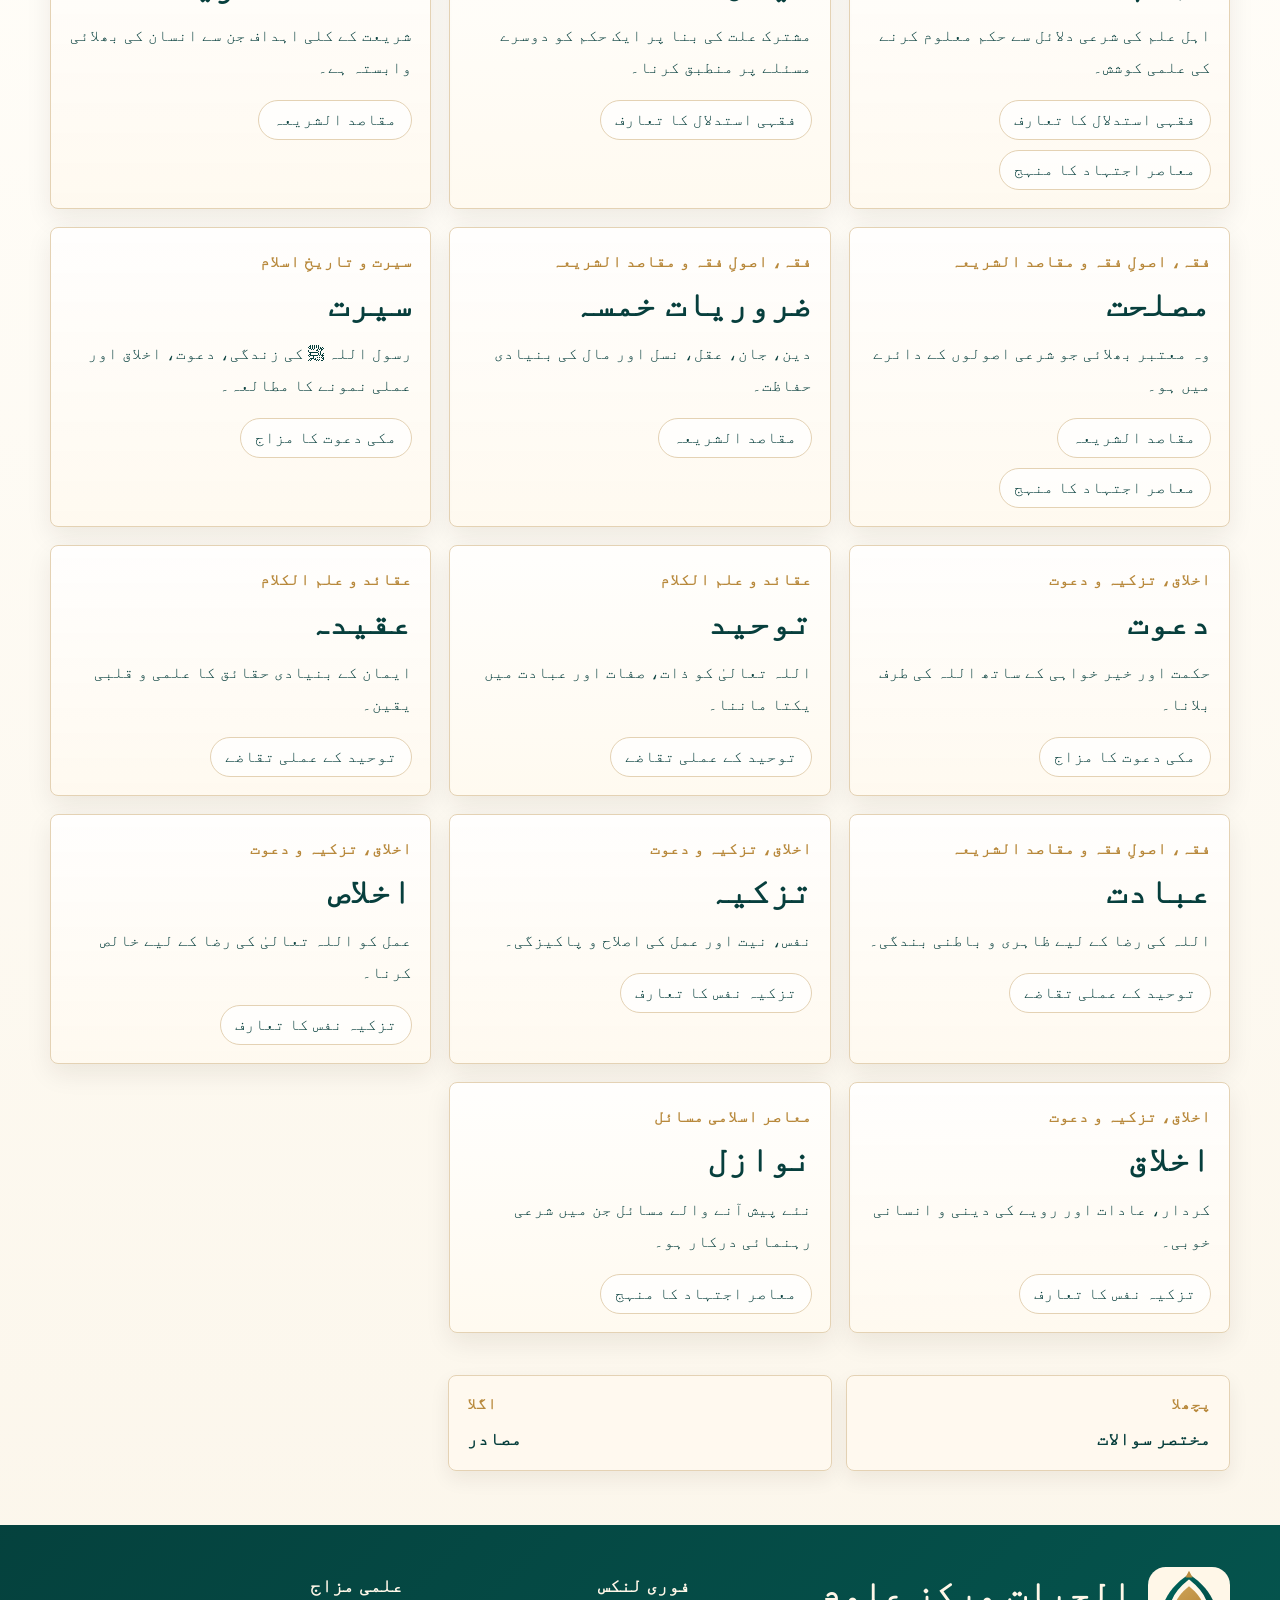
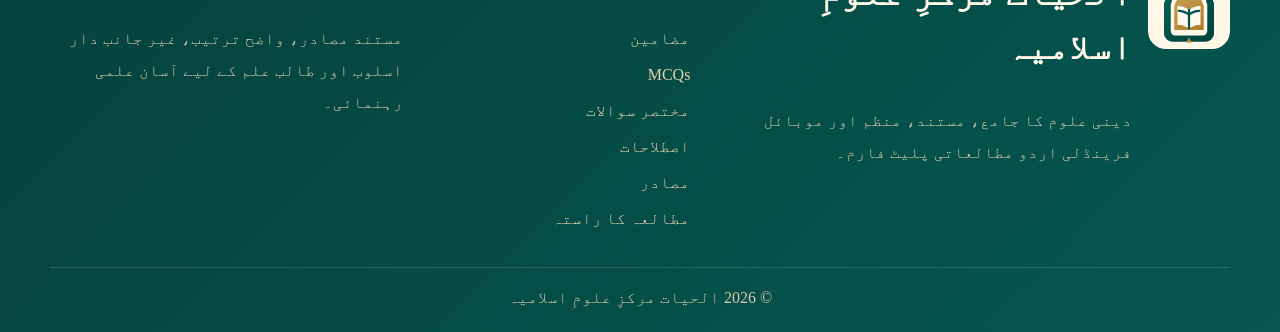
==== commit 670d9601: "Bust GitHub Pages asset cache" ====
--- a/glossary/index.html
+++ b/glossary/index.html
@@ -8,12 +8,13 @@
   <link rel="canonical" href="https://drimranhayat.github.io/alhayat-islamic-studies-hub/glossary/">
   <link rel="icon" href="../assets/brand/favicon.svg" type="image/svg+xml">
   <meta property="og:image" content="https://drimranhayat.github.io/alhayat-islamic-studies-hub/assets/brand/social-card.svg">
-  <link rel="stylesheet" href="../assets/css/styles.css">
-  <script defer src="../data/site-data.js"></script>
-  <script defer src="../assets/js/app.js"></script>
+  <link rel="stylesheet" href="../assets/css/styles.css?v=20260621-2">
+  <script defer src="../data/site-data.js?v=20260621-2"></script>
+  <script defer src="../assets/js/app.js?v=20260621-2"></script>
 </head>
 <body data-page="glossary">
   <a class="skip-link" href="#main">اصل مواد پر جائیں</a>
   <div id="app"></div>
 </body>
 </html>
+
--- a/assets/css/styles.css
+++ b/assets/css/styles.css
@@ -1519,11 +1519,33 @@
   padding-inline-start: 0;
   list-style-position: inside;
 }
-.option-list li {
+.option-list li,
+.option-list button {
   border: 1px solid var(--line);
   border-radius: var(--radius);
   background: rgba(255,255,255,.7);
   padding: 8px 12px;
+  color: var(--ink);
+  text-align: right;
+  cursor: pointer;
+}
+.option-list button:hover:not(:disabled),
+.option-list button:focus-visible {
+  border-color: var(--teal);
+  background: rgba(14,111,104,.08);
+}
+.option-list button:disabled {
+  cursor: default;
+}
+.option-list button.is-correct {
+  border-color: #15803d;
+  background: rgba(22, 163, 74, .14);
+  color: #14532d;
+}
+.option-list button.is-wrong {
+  border-color: #b91c1c;
+  background: rgba(220, 38, 38, .12);
+  color: #7f1d1d;
 }
 .answer-panel {
   margin-block-start: 14px;
@@ -1538,6 +1560,30 @@
 .topic-page .scope-grid,
 .topic-page .evidence-grid,
 .topic-page .linked-panels { scroll-margin-top: 110px; }
+.lesson-layout-simple {
+  margin-block: 42px;
+}
+.scholarly-essay p {
+  margin-block-end: 12px;
+}
+.topic-panel {
+  border: 1px solid var(--line);
+  border-radius: var(--radius);
+  background: rgba(255,250,240,.92);
+  padding: 22px;
+}
+.topic-panel[hidden] { display: none; }
+.quiz-list.embedded {
+  grid-template-columns: 1fr;
+  margin-block: 16px 0;
+}
+.section-card.is-muted {
+  box-shadow: none;
+  opacity: .78;
+}
+.section-card.is-muted:hover {
+  transform: none;
+}
 @media (max-width: 980px) {
   .support-grid,
   .quiz-list,
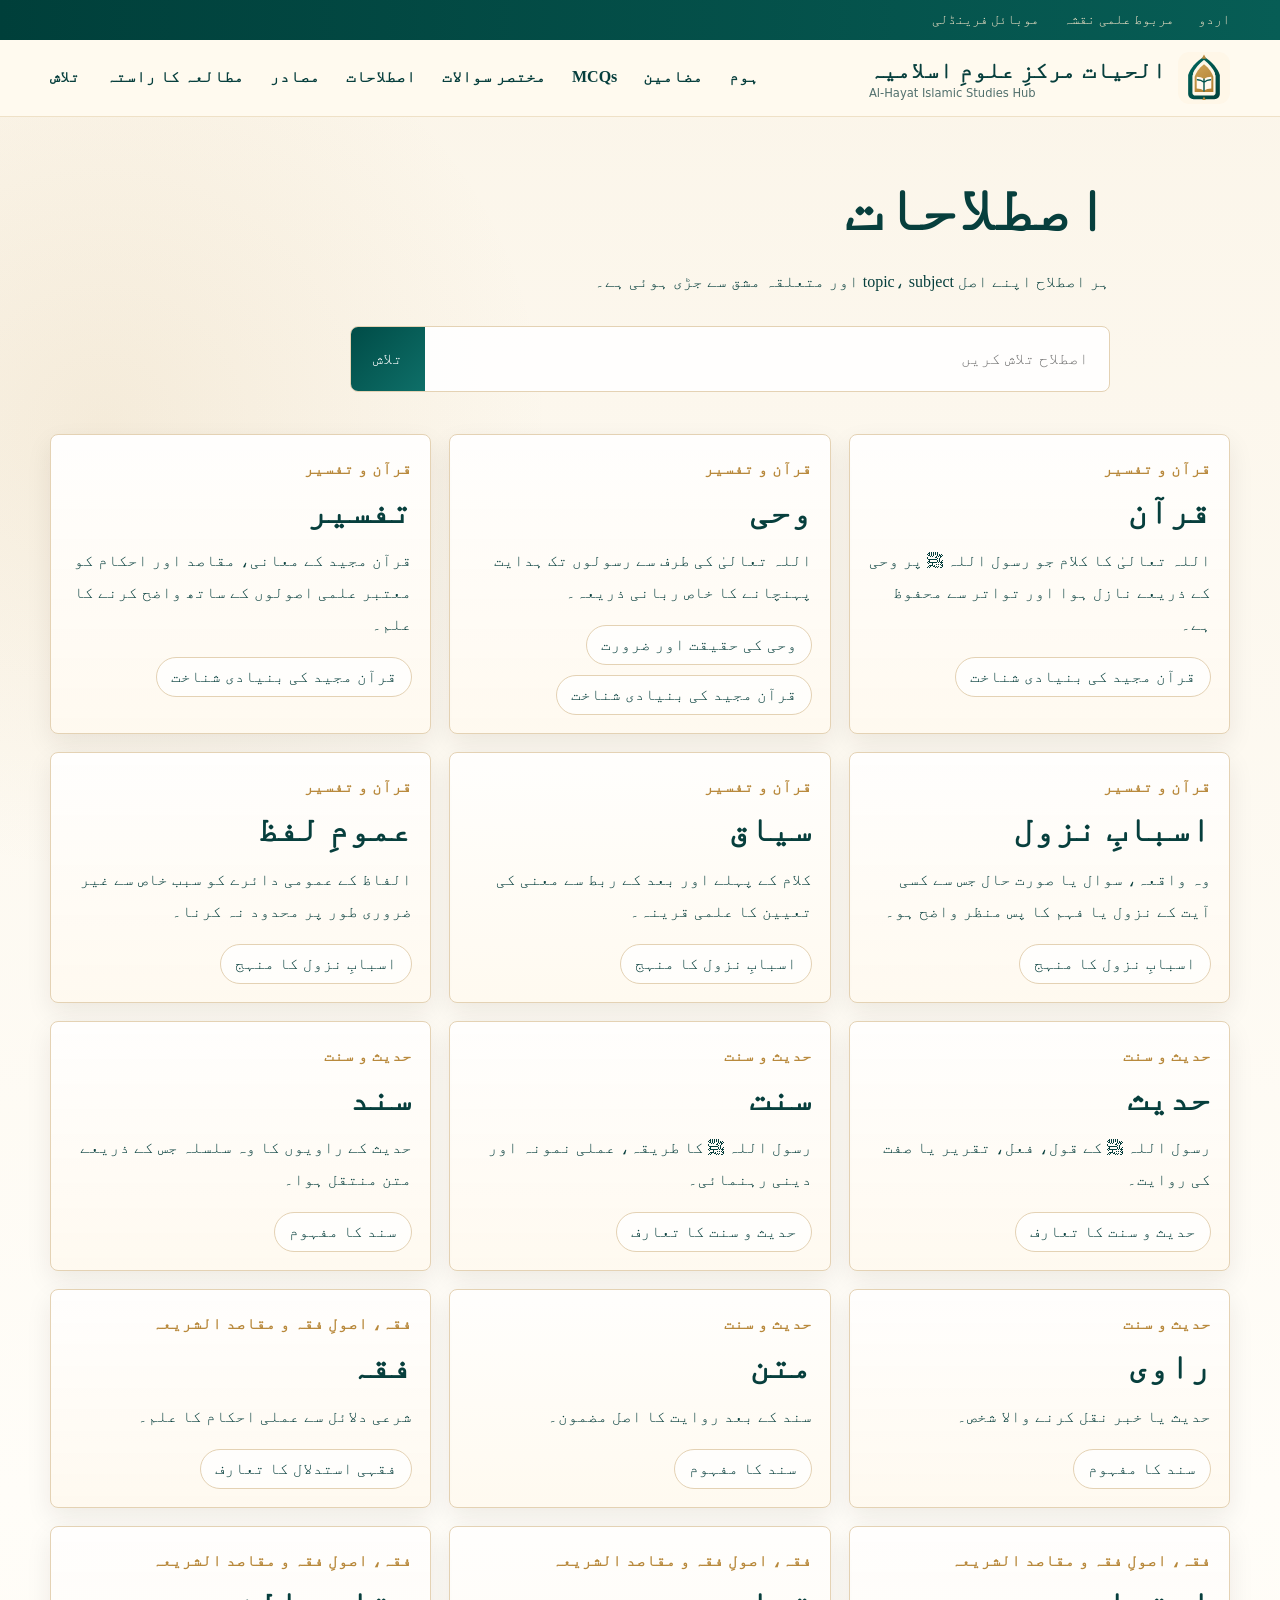
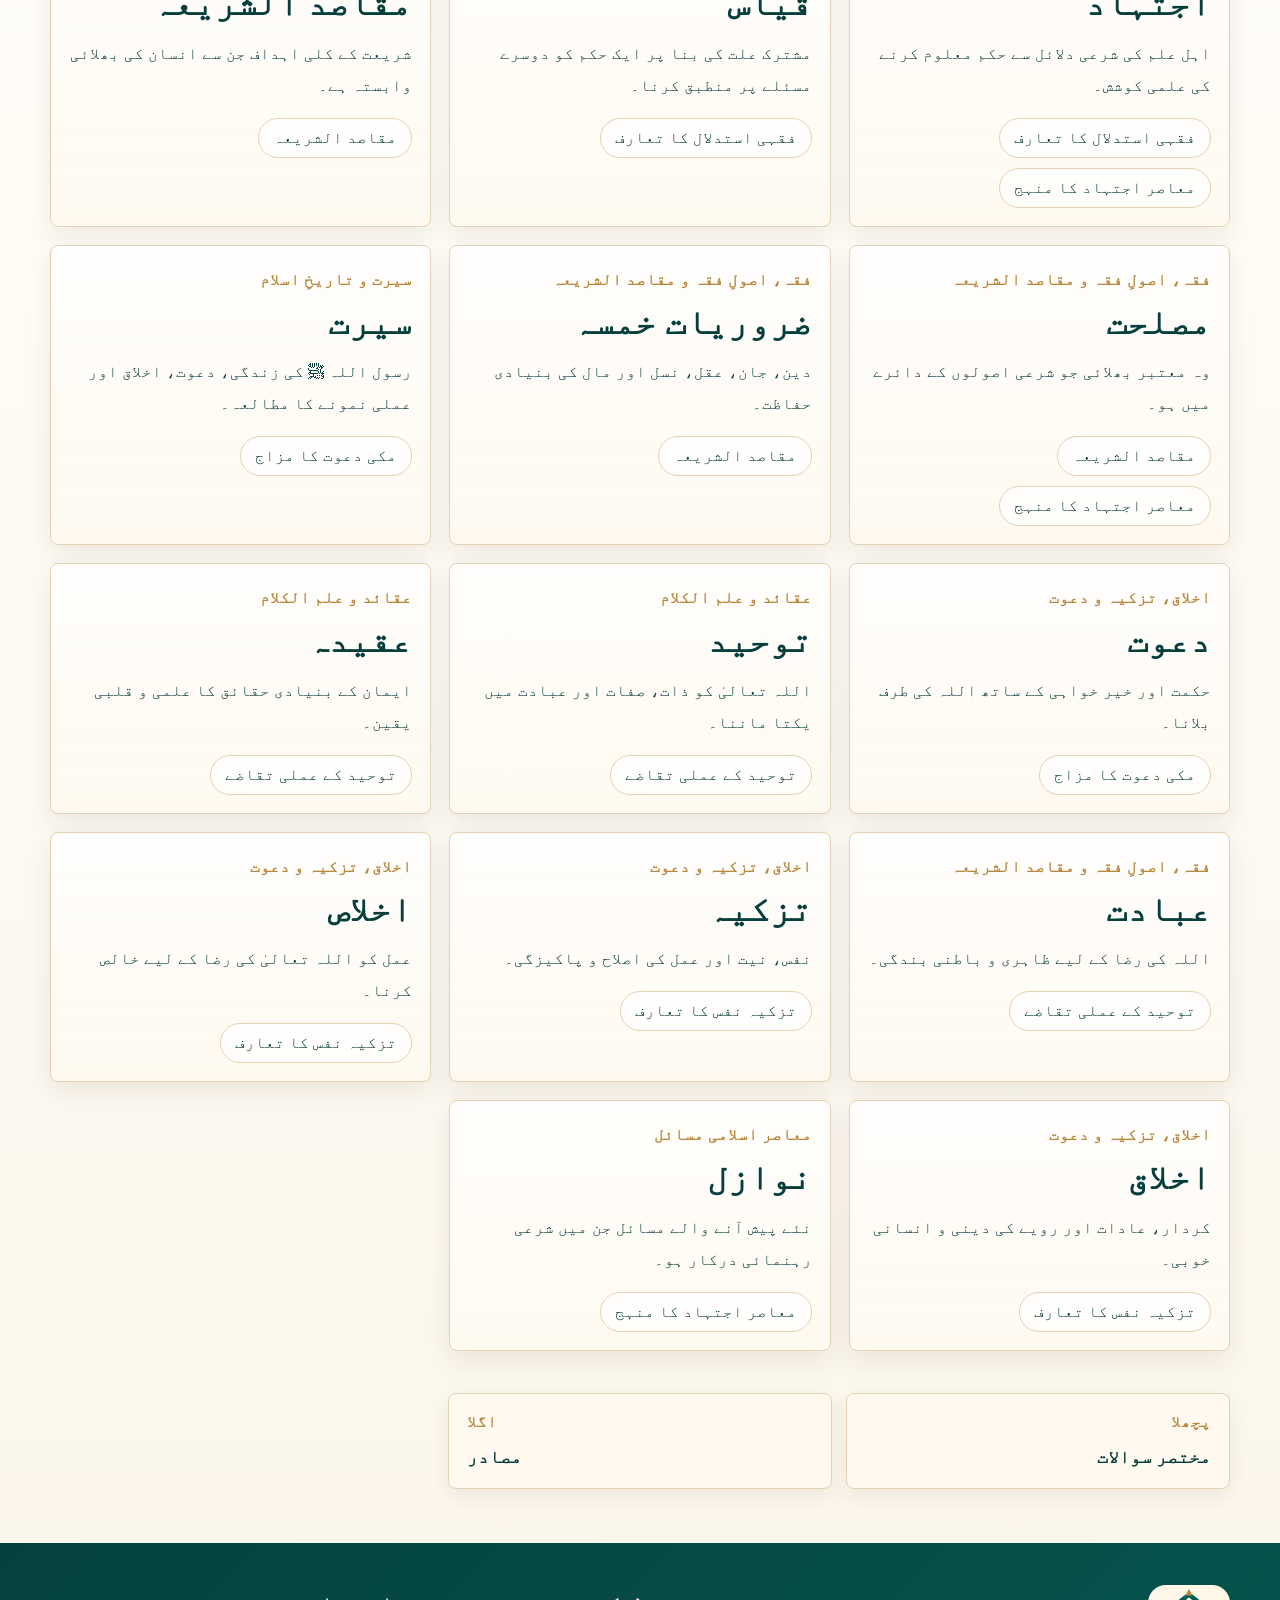
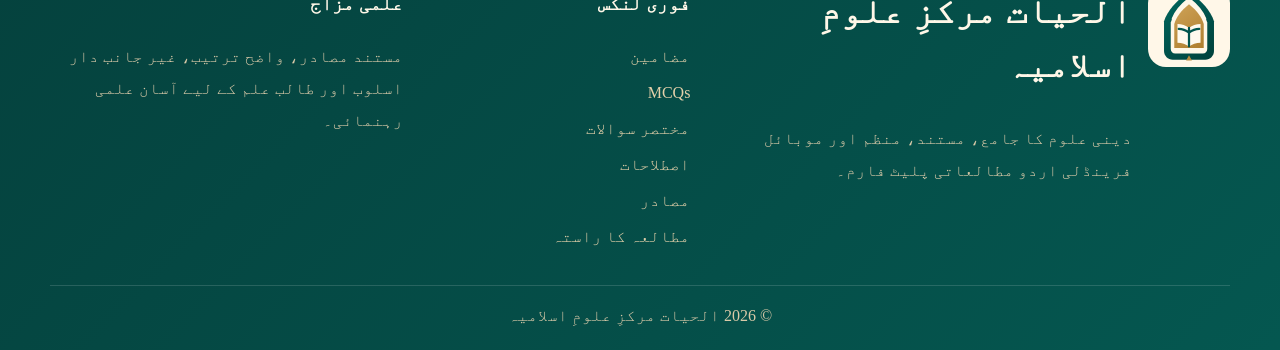
==== commit a027652d: "Add Quran Tafsir topic map" ====
--- a/glossary/index.html
+++ b/glossary/index.html
@@ -8,9 +8,9 @@
   <link rel="canonical" href="https://drimranhayat.github.io/alhayat-islamic-studies-hub/glossary/">
   <link rel="icon" href="../assets/brand/favicon.svg" type="image/svg+xml">
   <meta property="og:image" content="https://drimranhayat.github.io/alhayat-islamic-studies-hub/assets/brand/social-card.svg">
-  <link rel="stylesheet" href="../assets/css/styles.css?v=20260621-2">
-  <script defer src="../data/site-data.js?v=20260621-2"></script>
-  <script defer src="../assets/js/app.js?v=20260621-2"></script>
+  <link rel="stylesheet" href="../assets/css/styles.css?v=20260621-quran-topics">
+  <script defer src="../data/site-data.js?v=20260621-quran-topics"></script>
+  <script defer src="../assets/js/app.js?v=20260621-quran-topics"></script>
 </head>
 <body data-page="glossary">
   <a class="skip-link" href="#main">اصل مواد پر جائیں</a>
@@ -18,3 +18,4 @@
 </body>
 </html>
 
+
